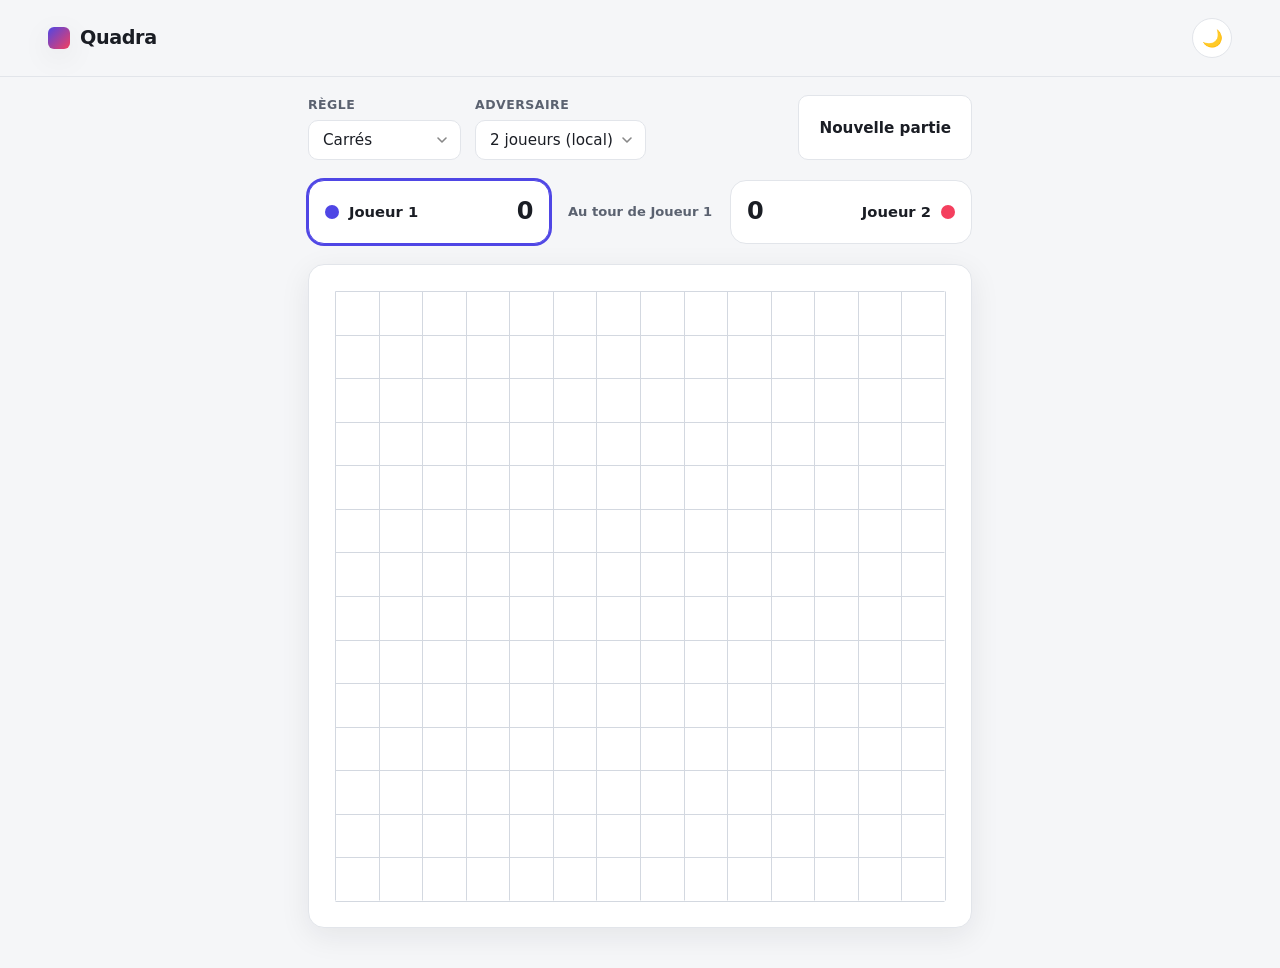
==== game.html @ 8bcccc8e "Quadra — jeu de stratégie web (MVP) Jeu HTML5/Canvas/JS sans backend, déployable sur Vercel.  Foncti" ====
<!DOCTYPE html>
<html lang="fr" data-theme="light">
<head>
  <meta charset="UTF-8" />
  <meta name="viewport" content="width=device-width, initial-scale=1.0, maximum-scale=1.0, user-scalable=no" />
  <title>Quadra — Partie</title>
  <link rel="stylesheet" href="css/style.css" />
  <link rel="stylesheet" href="css/game.css" />
</head>
<body>
  <header class="nav nav-game">
    <a class="brand" href="index.html" aria-label="Retour accueil">
      <span class="brand-mark" aria-hidden="true"></span>
      <span class="brand-name">Quadra</span>
    </a>
    <div class="nav-actions">
      <button id="theme-toggle" class="theme-toggle" type="button" aria-label="Basculer le thème">
        <span class="theme-icon">🌙</span>
      </button>
    </div>
  </header>

  <main class="game-wrap">
    <!-- Controls (top) -->
    <section class="controls">
      <div class="control-group">
        <label for="sel-rule">Règle</label>
        <select id="sel-rule">
          <option value="squares" selected>Carrés</option>
          <option value="encircle">Encerclement</option>
        </select>
      </div>
      <div class="control-group">
        <label for="sel-mode">Adversaire</label>
        <select id="sel-mode">
          <option value="local">2 joueurs (local)</option>
          <option value="ai">Contre l'IA</option>
          <option value="training">Entraînement</option>
        </select>
      </div>
      <div class="control-group" id="group-difficulty">
        <label for="sel-difficulty">Difficulté</label>
        <select id="sel-difficulty">
          <option value="easy">Facile</option>
          <option value="medium" selected>Moyen</option>
          <option value="hard">Difficile</option>
          <option value="expert">Expert</option>
        </select>
      </div>
      <button class="btn btn-ghost" id="btn-new">Nouvelle partie</button>
    </section>

    <!-- Scoreboard -->
    <section class="scoreboard" aria-label="Tableau des scores">
      <div class="score score-p1" id="score-p1">
        <span class="score-dot"></span>
        <span class="score-name" id="name-p1">Joueur 1</span>
        <span class="score-val" id="val-p1">0</span>
      </div>
      <div class="turn-indicator" id="turn-indicator">Au tour du Joueur 1</div>
      <div class="score score-p2" id="score-p2">
        <span class="score-dot"></span>
        <span class="score-name" id="name-p2">Joueur 2</span>
        <span class="score-val" id="val-p2">0</span>
      </div>
    </section>

    <!-- Board -->
    <section class="board-stage">
      <canvas id="board-canvas" width="600" height="600" aria-label="Plateau de jeu"></canvas>
      <div class="board-overlay" id="board-overlay" hidden>
        <div class="overlay-card">
          <h2 id="overlay-title">Partie terminée</h2>
          <p id="overlay-msg"></p>
          <div class="overlay-actions">
            <button class="btn btn-primary" id="btn-rematch">Rejouer</button>
            <a class="btn btn-ghost" href="index.html">Accueil</a>
          </div>
        </div>
      </div>
    </section>
  </main>

  <script src="js/board.js"></script>
  <script src="js/ai.js"></script>
  <script src="js/animations.js"></script>
  <script src="js/game.js"></script>
  <script src="js/ui.js"></script>
</body>
</html>
---- css/style.css ----
/* ===== Quadra — base styles & theme ===== */
:root {
  --bg: #f5f6f8;
  --bg-elev: #ffffff;
  --text: #1a1d24;
  --text-soft: #5b6270;
  --border: #e2e5ea;
  --grid-line: #d3d8e0;
  --accent: #4f46e5;
  --accent-soft: #eef0fe;
  --p1: #4f46e5;
  --p1-fill: rgba(79, 70, 229, 0.16);
  --p2: #f43f5e;
  --p2-fill: rgba(244, 63, 94, 0.16);
  --shadow: 0 8px 30px rgba(20, 24, 40, 0.08);
  --radius: 16px;
  --radius-sm: 10px;
  --font: "Inter", system-ui, -apple-system, "Segoe UI", Roboto, sans-serif;
}

[data-theme="dark"] {
  --bg: #0e1016;
  --bg-elev: #171a22;
  --text: #eef0f5;
  --text-soft: #9aa1b1;
  --border: #262a35;
  --grid-line: #2c313d;
  --accent: #7c74ff;
  --accent-soft: #1c1f33;
  --p1: #8b84ff;
  --p1-fill: rgba(139, 132, 255, 0.20);
  --p2: #ff6a82;
  --p2-fill: rgba(255, 106, 130, 0.20);
  --shadow: 0 8px 30px rgba(0, 0, 0, 0.45);
}

* { box-sizing: border-box; margin: 0; padding: 0; }

html { -webkit-text-size-adjust: 100%; }

body {
  font-family: var(--font);
  background: var(--bg);
  color: var(--text);
  line-height: 1.55;
  min-height: 100vh;
  transition: background 0.3s ease, color 0.3s ease;
  -webkit-font-smoothing: antialiased;
}

a { color: inherit; text-decoration: none; }

/* ===== Nav ===== */
.nav {
  display: flex;
  align-items: center;
  justify-content: space-between;
  padding: 18px clamp(16px, 5vw, 48px);
  max-width: 1200px;
  margin: 0 auto;
}

.brand { display: flex; align-items: center; gap: 10px; font-weight: 700; font-size: 1.2rem; }
.brand-mark {
  width: 22px; height: 22px; border-radius: 6px;
  background: linear-gradient(135deg, var(--p1), var(--p2));
  box-shadow: var(--shadow);
}
.brand-name { letter-spacing: -0.02em; }

.theme-toggle {
  border: 1px solid var(--border);
  background: var(--bg-elev);
  width: 40px; height: 40px;
  border-radius: 50%;
  cursor: pointer;
  font-size: 1.05rem;
  display: grid; place-items: center;
  transition: transform 0.15s ease, border-color 0.2s ease;
}
.theme-toggle:hover { transform: translateY(-1px); border-color: var(--accent); }

/* ===== Buttons ===== */
.btn {
  display: inline-flex;
  align-items: center;
  justify-content: center;
  gap: 8px;
  font-family: inherit;
  font-weight: 600;
  font-size: 0.95rem;
  border: 1px solid transparent;
  border-radius: var(--radius-sm);
  padding: 11px 20px;
  cursor: pointer;
  transition: transform 0.12s ease, box-shadow 0.2s ease, background 0.2s ease, border-color 0.2s ease;
  white-space: nowrap;
}
.btn:active { transform: translateY(1px) scale(0.99); }
.btn-lg { padding: 15px 30px; font-size: 1.05rem; border-radius: var(--radius); }

.btn-primary {
  background: var(--accent);
  color: #fff;
  box-shadow: 0 6px 18px -6px var(--accent);
}
.btn-primary:hover { transform: translateY(-2px); box-shadow: 0 10px 24px -8px var(--accent); }

.btn-ghost {
  background: var(--bg-elev);
  color: var(--text);
  border-color: var(--border);
}
.btn-ghost:hover { border-color: var(--accent); color: var(--accent); }

/* ===== Form controls ===== */
select {
  font-family: inherit;
  font-size: 0.95rem;
  color: var(--text);
  background: var(--bg-elev);
  border: 1px solid var(--border);
  border-radius: var(--radius-sm);
  padding: 10px 14px;
  cursor: pointer;
  appearance: none;
  background-image: url("data:image/svg+xml;utf8,<svg xmlns='http://www.w3.org/2000/svg' width='12' height='12' viewBox='0 0 12 12'><path d='M2 4l4 4 4-4' stroke='%23888' stroke-width='1.6' fill='none' stroke-linecap='round' stroke-linejoin='round'/></svg>");
  background-repeat: no-repeat;
  background-position: right 12px center;
  padding-right: 32px;
}
select:focus { outline: 2px solid var(--accent); outline-offset: 1px; }

/* ===== Footer ===== */
.footer {
  text-align: center;
  color: var(--text-soft);
  font-size: 0.85rem;
  padding: 40px 16px;
}

.section-title {
  font-size: clamp(1.4rem, 3vw, 2rem);
  letter-spacing: -0.02em;
  text-align: center;
  margin-bottom: 8px;
}
---- css/game.css ----
/* ===== Game screen ===== */
.nav-game { border-bottom: 1px solid var(--border); max-width: 100%; }
.nav-actions { display: flex; align-items: center; gap: 12px; }

.game-wrap {
  max-width: 720px;
  margin: 0 auto;
  padding: 18px clamp(12px, 4vw, 28px) 40px;
  display: grid;
  gap: 20px;
}

/* ===== Scoreboard ===== */
.scoreboard {
  display: grid;
  grid-template-columns: 1fr auto 1fr;
  align-items: center;
  gap: 12px;
}
.score {
  display: flex;
  align-items: center;
  gap: 10px;
  background: var(--bg-elev);
  border: 1px solid var(--border);
  border-radius: var(--radius);
  padding: 12px 16px;
  transition: border-color 0.2s ease, box-shadow 0.2s ease;
}
.score-p2 { flex-direction: row-reverse; }
.score-dot { width: 14px; height: 14px; border-radius: 50%; flex: none; }
.score-p1 .score-dot { background: var(--p1); }
.score-p2 .score-dot { background: var(--p2); }
.score-name { font-weight: 600; font-size: 0.92rem; flex: 1; }
.score-p2 .score-name { text-align: right; }
.score-val { font-size: 1.5rem; font-weight: 800; letter-spacing: -0.02em; }

.score.active { box-shadow: 0 0 0 2px var(--accent); }
.score-p1.active { border-color: var(--p1); box-shadow: 0 0 0 2px var(--p1); }
.score-p2.active { border-color: var(--p2); box-shadow: 0 0 0 2px var(--p2); }

.turn-indicator {
  font-size: 0.82rem;
  font-weight: 600;
  color: var(--text-soft);
  text-align: center;
  min-width: 110px;
  padding: 0 6px;
}

/* ===== Board ===== */
.board-stage {
  position: relative;
  aspect-ratio: 1;
  width: 100%;
  background: var(--bg-elev);
  border: 1px solid var(--border);
  border-radius: var(--radius);
  box-shadow: var(--shadow);
  overflow: hidden;
}
#board-canvas {
  width: 100%;
  height: 100%;
  display: block;
  touch-action: manipulation;
  cursor: crosshair;
}

.board-overlay {
  position: absolute;
  inset: 0;
  display: grid;
  place-items: center;
  background: color-mix(in srgb, var(--bg) 78%, transparent);
  backdrop-filter: blur(4px);
  animation: fadeIn 0.3s ease;
}
.board-overlay[hidden] { display: none; }
.overlay-card {
  background: var(--bg-elev);
  border: 1px solid var(--border);
  border-radius: var(--radius);
  box-shadow: var(--shadow);
  padding: 30px 32px;
  text-align: center;
  max-width: 320px;
  animation: pop 0.3s cubic-bezier(0.2, 0.9, 0.3, 1.3);
}
.overlay-card h2 { font-size: 1.5rem; margin-bottom: 8px; letter-spacing: -0.02em; }
.overlay-card p { color: var(--text-soft); margin-bottom: 20px; }
.overlay-actions { display: flex; gap: 12px; justify-content: center; }

/* ===== Controls ===== */
.controls {
  display: flex;
  flex-wrap: wrap;
  align-items: flex-end;
  gap: 14px;
}
.control-group { display: grid; gap: 6px; }
.control-group label {
  font-size: 0.78rem;
  font-weight: 600;
  color: var(--text-soft);
  text-transform: uppercase;
  letter-spacing: 0.04em;
}
#btn-new { margin-left: auto; align-self: stretch; }

@keyframes fadeIn { from { opacity: 0; } to { opacity: 1; } }
@keyframes pop { from { opacity: 0; transform: scale(0.9); } to { opacity: 1; transform: scale(1); } }

@media (max-width: 540px) {
  .score-name { display: none; }
  .turn-indicator { font-size: 0.74rem; min-width: 90px; }
  .controls { gap: 10px; }
  .control-group { flex: 1; }
  .control-group select { width: 100%; }
  #btn-new { margin-left: 0; flex-basis: 100%; }
}
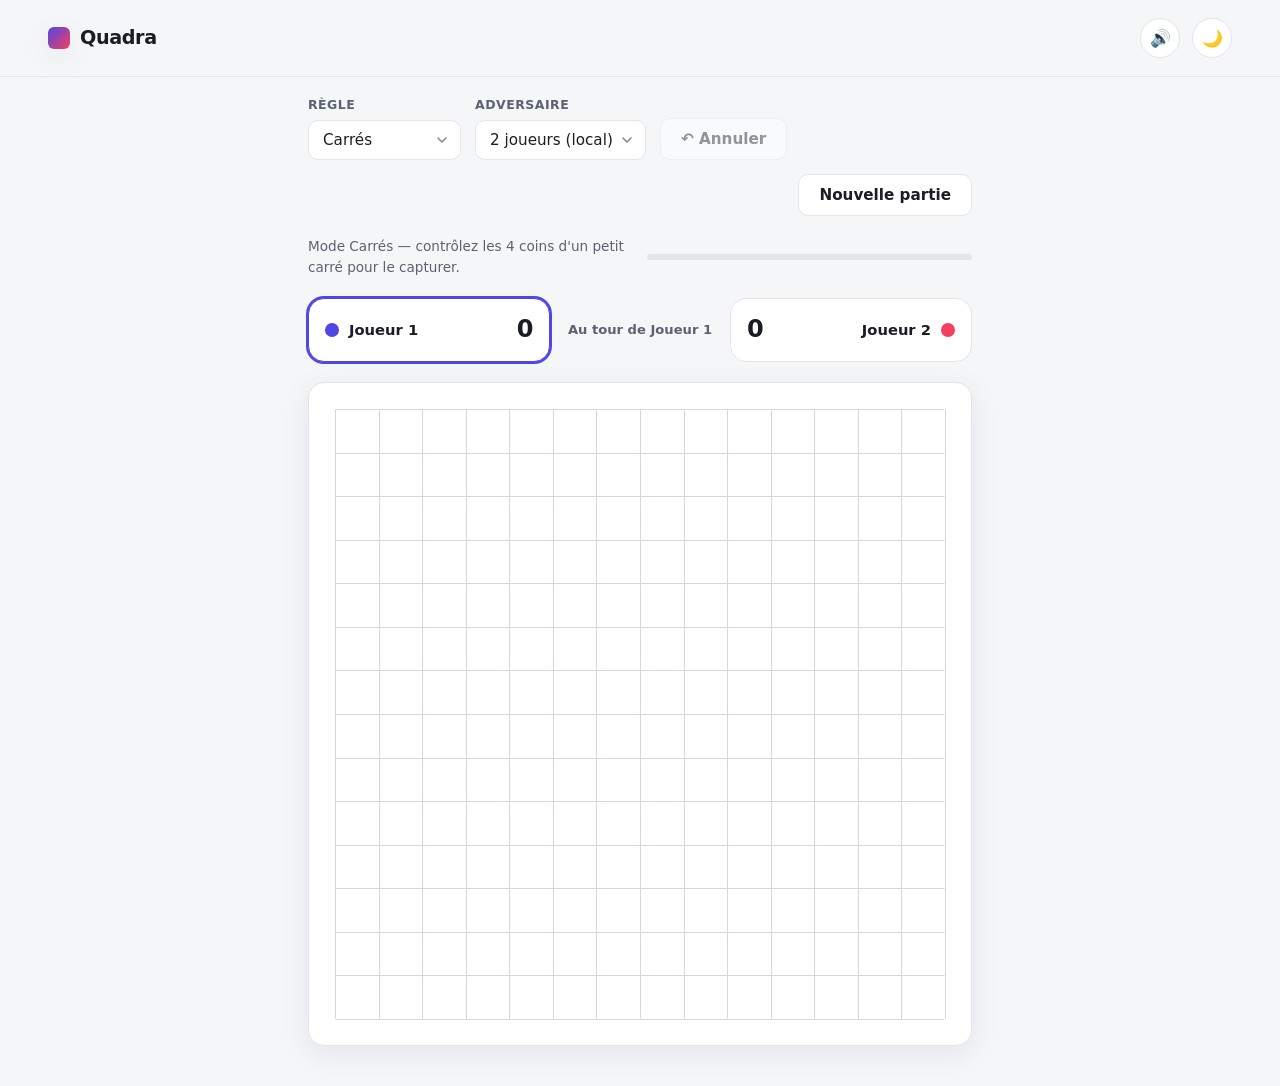
==== commit 37157ee2: "PDF de présentation + interface enrichie (son, annuler, progression) Documentation: - docs/Quadra-Pr" ====
--- a/game.html
+++ b/game.html
@@ -14,6 +14,9 @@
       <span class="brand-name">Quadra</span>
     </a>
     <div class="nav-actions">
+      <button id="sound-toggle" class="theme-toggle" type="button" aria-label="Activer/couper le son">
+        <span class="sound-icon">🔊</span>
+      </button>
       <button id="theme-toggle" class="theme-toggle" type="button" aria-label="Basculer le thème">
         <span class="theme-icon">🌙</span>
       </button>
@@ -47,7 +50,14 @@
           <option value="expert">Expert</option>
         </select>
       </div>
+      <button class="btn btn-ghost" id="btn-undo" disabled>↶ Annuler</button>
       <button class="btn btn-ghost" id="btn-new">Nouvelle partie</button>
+    </section>
+
+    <!-- Objective + progress -->
+    <section class="info-bar">
+      <span class="mode-hint" id="mode-hint"></span>
+      <div class="progress" aria-hidden="true"><i id="progress-fill"></i></div>
     </section>
 
     <!-- Scoreboard -->
@@ -83,6 +93,7 @@
 
   <script src="js/board.js"></script>
   <script src="js/ai.js"></script>
+  <script src="js/sfx.js"></script>
   <script src="js/animations.js"></script>
   <script src="js/game.js"></script>
   <script src="js/ui.js"></script>
--- a/css/style.css
+++ b/css/style.css
@@ -97,6 +97,7 @@
   white-space: nowrap;
 }
 .btn:active { transform: translateY(1px) scale(0.99); }
+.btn:disabled { opacity: 0.45; cursor: not-allowed; pointer-events: none; }
 .btn-lg { padding: 15px 30px; font-size: 1.05rem; border-radius: var(--radius); }
 
 .btn-primary {
--- a/css/game.css
+++ b/css/game.css
@@ -46,6 +46,36 @@
   text-align: center;
   min-width: 110px;
   padding: 0 6px;
+}
+
+/* ===== Objective + progress ===== */
+.info-bar {
+  display: flex;
+  align-items: center;
+  gap: 14px;
+  flex-wrap: wrap;
+}
+.mode-hint {
+  font-size: 0.85rem;
+  color: var(--text-soft);
+  flex: 1;
+  min-width: 200px;
+}
+.progress {
+  flex: 1;
+  min-width: 120px;
+  height: 6px;
+  background: var(--border);
+  border-radius: 999px;
+  overflow: hidden;
+}
+.progress > i {
+  display: block;
+  height: 100%;
+  width: 0%;
+  border-radius: 999px;
+  background: linear-gradient(90deg, var(--p1), var(--p2));
+  transition: width 0.3s ease;
 }
 
 /* ===== Board ===== */
